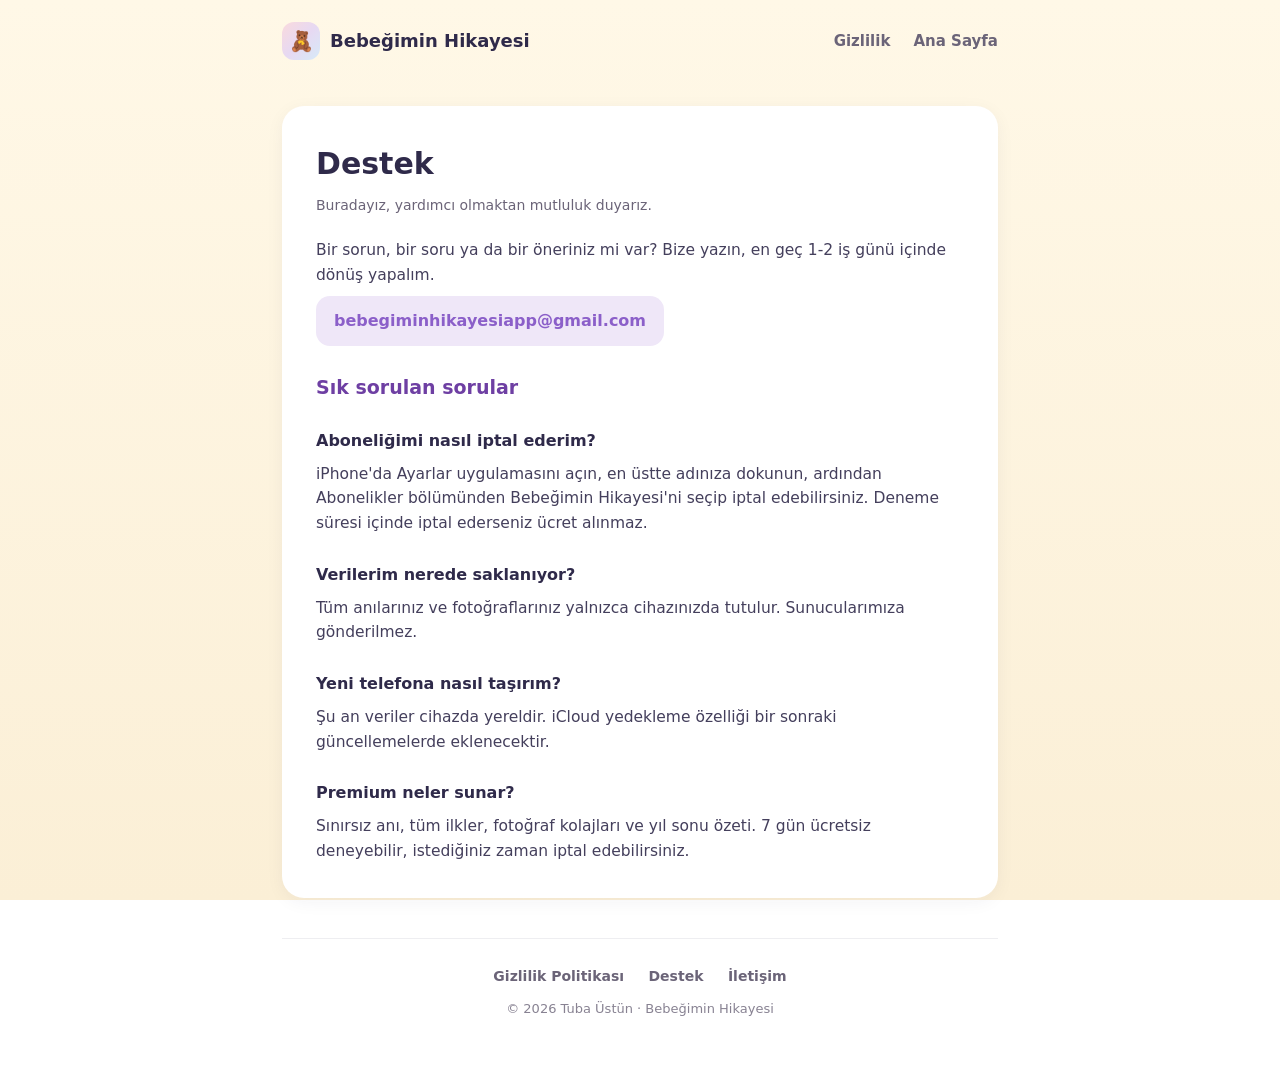
==== destek.html @ b41f14e8 "Bebeğimin Hikayesi tanıtım sitesi: ana sayfa, gizlilik, destek Co-Authored-By: Claude Opus 4.8 (1M c" ====
<!DOCTYPE html>
<html lang="tr">
<head>
  <meta charset="UTF-8" />
  <meta name="viewport" content="width=device-width, initial-scale=1.0" />
  <title>Destek · Bebeğimin Hikayesi</title>
  <link rel="stylesheet" href="styles.css" />
</head>
<body>
  <div class="wrap">
    <header>
      <nav class="nav">
        <a class="brand" href="/"><span class="logo">🧸</span> Bebeğimin Hikayesi</a>
        <div>
          <a class="link" href="/gizlilik">Gizlilik</a>
          <a class="link" href="/">Ana Sayfa</a>
        </div>
      </nav>
    </header>

    <div class="page">
      <h1>Destek</h1>
      <p class="updated">Buradayız, yardımcı olmaktan mutluluk duyarız.</p>

      <p>Bir sorun, bir soru ya da bir öneriniz mi var? Bize yazın, en geç 1-2 iş günü içinde dönüş yapalım.</p>
      <a class="mail-box" href="mailto:bebegiminhikayesiapp@gmail.com">bebegiminhikayesiapp@gmail.com</a>

      <h2>Sık sorulan sorular</h2>

      <h2 style="font-size:16px;color:var(--ink)">Aboneliğimi nasıl iptal ederim?</h2>
      <p>iPhone'da Ayarlar uygulamasını açın, en üstte adınıza dokunun, ardından Abonelikler bölümünden Bebeğimin Hikayesi'ni seçip iptal edebilirsiniz. Deneme süresi içinde iptal ederseniz ücret alınmaz.</p>

      <h2 style="font-size:16px;color:var(--ink)">Verilerim nerede saklanıyor?</h2>
      <p>Tüm anılarınız ve fotoğraflarınız yalnızca cihazınızda tutulur. Sunucularımıza gönderilmez.</p>

      <h2 style="font-size:16px;color:var(--ink)">Yeni telefona nasıl taşırım?</h2>
      <p>Şu an veriler cihazda yereldir. iCloud yedekleme özelliği bir sonraki güncellemelerde eklenecektir.</p>

      <h2 style="font-size:16px;color:var(--ink)">Premium neler sunar?</h2>
      <p>Sınırsız anı, tüm ilkler, fotoğraf kolajları ve yıl sonu özeti. 7 gün ücretsiz deneyebilir, istediğiniz zaman iptal edebilirsiniz.</p>
    </div>

    <footer>
      <a href="/gizlilik">Gizlilik Politikası</a>
      <a href="/destek">Destek</a>
      <a href="mailto:bebegiminhikayesiapp@gmail.com">İletişim</a>
      <div class="copy">© 2026 Tuba Üstün · Bebeğimin Hikayesi</div>
    </footer>
  </div>
</body>
</html>
---- styles.css ----
:root {
  --cream: #FFF8E7;
  --cream-deep: #FBEFD6;
  --card: #FFFFFF;
  --ink: #2F2A4A;
  --secondary: #6B6478;
  --primary: #8B5FC9;
  --primary-deep: #6E3FA3;
  --pink: #F2669C;
  --gold: #E3A33C;
  --lavender: #EFE7F8;
  --hairline: rgba(47,42,74,0.08);
}

* { box-sizing: border-box; margin: 0; padding: 0; }

body {
  font-family: ui-rounded, "SF Pro Rounded", -apple-system, BlinkMacSystemFont, "Segoe UI", system-ui, sans-serif;
  color: var(--ink);
  background: linear-gradient(180deg, var(--cream) 0%, var(--cream-deep) 100%);
  background-attachment: fixed;
  line-height: 1.6;
  -webkit-font-smoothing: antialiased;
}

.wrap { max-width: 760px; margin: 0 auto; padding: 0 22px; }

/* Header / nav */
header {
  padding: 22px 0;
}
.nav {
  display: flex; align-items: center; justify-content: space-between;
}
.brand {
  display: flex; align-items: center; gap: 10px;
  font-weight: 800; font-size: 18px; color: var(--ink); text-decoration: none;
}
.brand .logo {
  width: 38px; height: 38px; border-radius: 12px;
  background: linear-gradient(135deg, #FADADD, #E7D9F2, #D6EAF8);
  display: grid; place-items: center; font-size: 20px;
}
.nav a.link { color: var(--secondary); text-decoration: none; font-weight: 600; font-size: 15px; margin-left: 18px; }
.nav a.link:hover { color: var(--primary); }

/* Hero */
.hero {
  text-align: center;
  padding: 54px 0 40px;
}
.hero .badge {
  display: inline-block; font-size: 13px; font-weight: 700; color: var(--primary-deep);
  background: var(--lavender); padding: 7px 14px; border-radius: 999px; margin-bottom: 22px;
}
.hero h1 { font-size: 40px; font-weight: 800; letter-spacing: -0.5px; line-height: 1.15; }
.hero p.tag { font-size: 18px; color: var(--secondary); margin-top: 14px; }
.hero .heart { color: var(--pink); }

/* Feature cards */
.features {
  display: grid; grid-template-columns: 1fr 1fr; gap: 14px; margin: 36px 0;
}
.feature {
  background: var(--card); border-radius: 18px; padding: 20px;
  box-shadow: 0 4px 18px rgba(47,42,74,0.05);
}
.feature .ic {
  width: 42px; height: 42px; border-radius: 12px; display: grid; place-items: center;
  font-size: 20px; margin-bottom: 12px;
}
.feature h3 { font-size: 16px; font-weight: 700; }
.feature p { font-size: 14px; color: var(--secondary); margin-top: 4px; }
.ic.pink { background: #FADADD; } .ic.lav { background: var(--lavender); }
.ic.blue { background: #D6EAF8; } .ic.gold { background: #FDEEC4; }

.cta { text-align: center; margin: 30px 0 10px; }
.cta .soon {
  display: inline-block; background: linear-gradient(135deg, var(--primary), var(--primary-deep));
  color: #fff; font-weight: 700; font-size: 16px; padding: 14px 26px; border-radius: 16px;
  box-shadow: 0 8px 22px rgba(139,95,201,0.35);
}

/* Content pages */
.page { background: var(--card); border-radius: 22px; padding: 34px; margin: 24px 0 40px;
  box-shadow: 0 4px 18px rgba(47,42,74,0.05); }
.page h1 { font-size: 30px; font-weight: 800; margin-bottom: 6px; }
.page .updated { color: var(--secondary); font-size: 14px; margin-bottom: 22px; }
.page h2 { font-size: 19px; font-weight: 700; margin: 26px 0 8px; color: var(--primary-deep); }
.page p, .page li { font-size: 15.5px; color: #443f5c; }
.page ul { margin: 8px 0 8px 20px; }
.page li { margin: 5px 0; }
.page a { color: var(--primary); font-weight: 600; }
.mail-box {
  display: inline-block; margin-top: 8px; background: var(--lavender); color: var(--primary-deep);
  font-weight: 700; padding: 12px 18px; border-radius: 14px; text-decoration: none; font-size: 16px;
}

/* Footer */
footer {
  border-top: 1px solid var(--hairline); padding: 26px 0 50px; text-align: center;
  color: var(--secondary); font-size: 14px;
}
footer a { color: var(--secondary); text-decoration: none; font-weight: 600; margin: 0 10px; }
footer a:hover { color: var(--primary); }
footer .copy { margin-top: 12px; font-size: 13px; opacity: 0.8; }

@media (max-width: 540px) {
  .features { grid-template-columns: 1fr; }
  .hero h1 { font-size: 32px; }
}
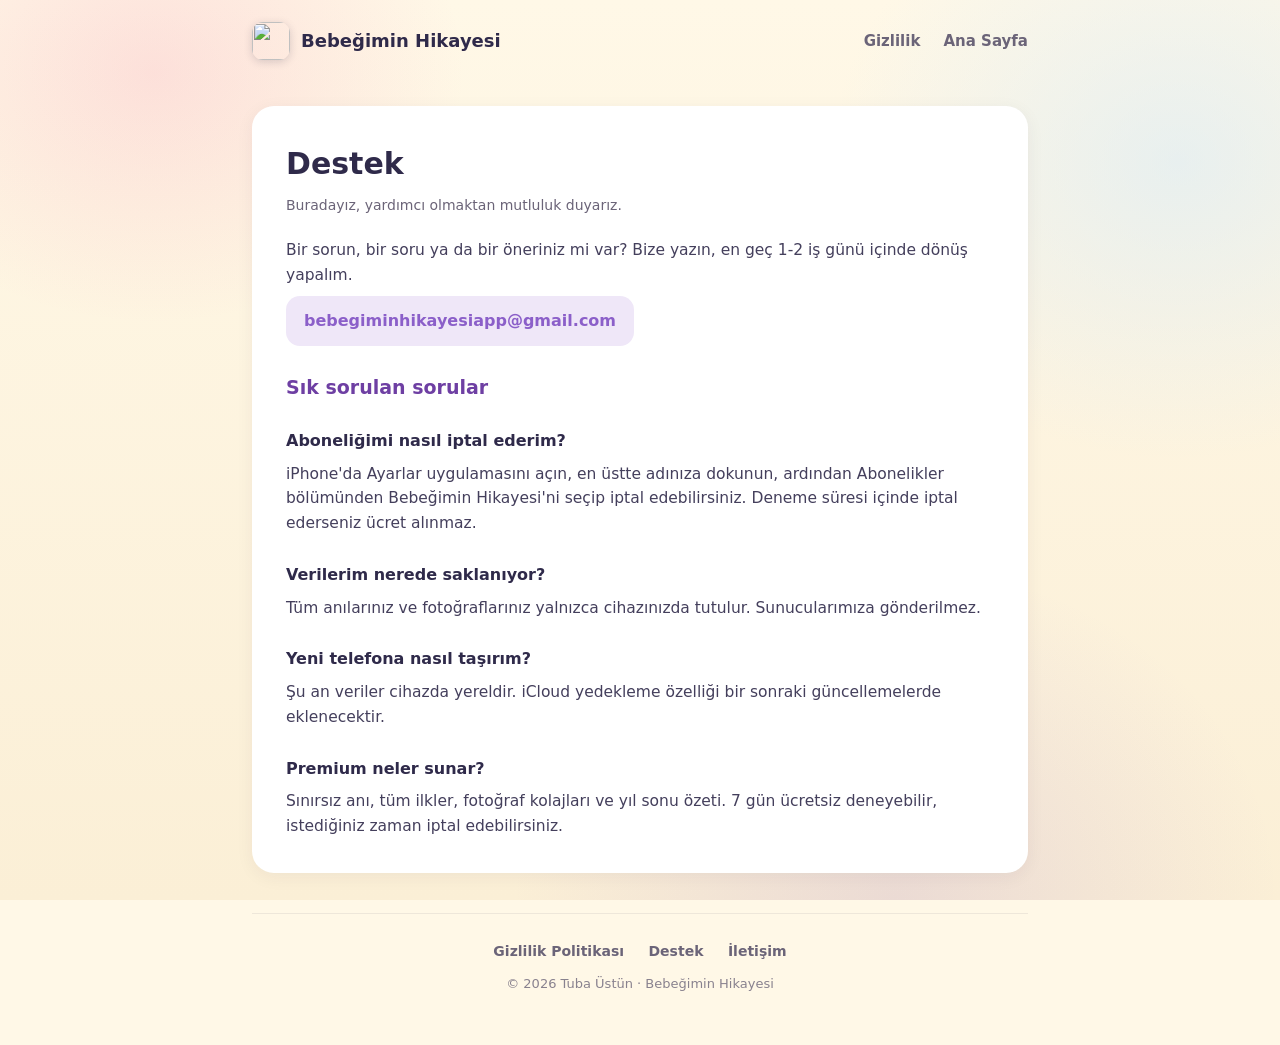
==== commit 93f0c889: "Landing yenileme: gerçek logo, telefon mockup, arka plan ışıkları, animasyon Co-Authored-By: Claude " ====
--- a/destek.html
+++ b/destek.html
@@ -10,7 +10,7 @@
   <div class="wrap">
     <header>
       <nav class="nav">
-        <a class="brand" href="/"><span class="logo">🧸</span> Bebeğimin Hikayesi</a>
+        <a class="brand" href="/"><img class="logo" src="logo.png" alt="" /> Bebeğimin Hikayesi</a>
         <div>
           <a class="link" href="/gizlilik">Gizlilik</a>
           <a class="link" href="/">Ana Sayfa</a>
--- a/styles.css
+++ b/styles.css
@@ -17,73 +17,71 @@
 body {
   font-family: ui-rounded, "SF Pro Rounded", -apple-system, BlinkMacSystemFont, "Segoe UI", system-ui, sans-serif;
   color: var(--ink);
-  background: linear-gradient(180deg, var(--cream) 0%, var(--cream-deep) 100%);
-  background-attachment: fixed;
+  background: var(--cream);
   line-height: 1.6;
   -webkit-font-smoothing: antialiased;
+  position: relative;
+  overflow-x: hidden;
+}
+/* Soft pastel light blobs in the background */
+body::before {
+  content: ""; position: fixed; inset: 0; z-index: -1; pointer-events: none;
+  background:
+    radial-gradient(520px 420px at 12% 8%, rgba(242,102,156,0.16), transparent 60%),
+    radial-gradient(560px 480px at 92% 18%, rgba(214,234,248,0.55), transparent 62%),
+    radial-gradient(640px 560px at 70% 100%, rgba(139,95,201,0.14), transparent 60%),
+    linear-gradient(180deg, var(--cream), var(--cream-deep));
 }
 
-.wrap { max-width: 760px; margin: 0 auto; padding: 0 22px; }
+.wrap { max-width: 820px; margin: 0 auto; padding: 0 22px; }
 
 /* Header / nav */
-header {
-  padding: 22px 0;
-}
-.nav {
-  display: flex; align-items: center; justify-content: space-between;
-}
-.brand {
-  display: flex; align-items: center; gap: 10px;
-  font-weight: 800; font-size: 18px; color: var(--ink); text-decoration: none;
-}
-.brand .logo {
-  width: 38px; height: 38px; border-radius: 12px;
-  background: linear-gradient(135deg, #FADADD, #E7D9F2, #D6EAF8);
-  display: grid; place-items: center; font-size: 20px;
-}
+header { padding: 22px 0; }
+.nav { display: flex; align-items: center; justify-content: space-between; }
+.brand { display: flex; align-items: center; gap: 11px; font-weight: 800; font-size: 18px; color: var(--ink); text-decoration: none; }
+.brand img.logo { width: 38px; height: 38px; border-radius: 11px; box-shadow: 0 2px 8px rgba(47,42,74,0.18); }
 .nav a.link { color: var(--secondary); text-decoration: none; font-weight: 600; font-size: 15px; margin-left: 18px; }
 .nav a.link:hover { color: var(--primary); }
 
-/* Hero */
+/* Hero: text + phone */
 .hero {
-  text-align: center;
-  padding: 54px 0 40px;
+  display: flex; align-items: center; justify-content: center; gap: 48px;
+  padding: 40px 0 30px; flex-wrap: wrap;
 }
-.hero .badge {
-  display: inline-block; font-size: 13px; font-weight: 700; color: var(--primary-deep);
-  background: var(--lavender); padding: 7px 14px; border-radius: 999px; margin-bottom: 22px;
-}
-.hero h1 { font-size: 40px; font-weight: 800; letter-spacing: -0.5px; line-height: 1.15; }
-.hero p.tag { font-size: 18px; color: var(--secondary); margin-top: 14px; }
+.hero-text { flex: 1 1 380px; max-width: 440px; animation: rise 0.7s ease both; }
+.hero .badge { display: inline-block; font-size: 13px; font-weight: 700; color: var(--primary-deep); background: var(--lavender); padding: 7px 14px; border-radius: 999px; margin-bottom: 20px; }
+.hero h1 { font-size: 42px; font-weight: 800; letter-spacing: -0.5px; line-height: 1.12; }
+.hero p.tag { font-size: 18px; color: var(--secondary); margin-top: 16px; }
 .hero .heart { color: var(--pink); }
 
+.soon {
+  display: inline-block; margin-top: 26px;
+  background: linear-gradient(135deg, var(--primary), var(--primary-deep));
+  color: #fff; font-weight: 700; font-size: 16px; padding: 14px 26px; border-radius: 16px;
+  box-shadow: 0 10px 24px rgba(139,95,201,0.36); text-decoration: none;
+  transition: transform 0.18s ease, box-shadow 0.18s ease;
+}
+.soon:hover { transform: translateY(-2px); box-shadow: 0 16px 30px rgba(139,95,201,0.42); }
+
+/* Phone mockup */
+.hero-phone { flex: 0 0 auto; animation: rise 0.7s ease 0.12s both; }
+.phone {
+  width: 248px; border: 11px solid #14121d; border-radius: 44px; overflow: hidden;
+  background: #14121d; box-shadow: 0 30px 60px rgba(47,42,74,0.28), 0 8px 20px rgba(47,42,74,0.18);
+}
+.phone img { width: 100%; display: block; border-radius: 33px; }
+
 /* Feature cards */
-.features {
-  display: grid; grid-template-columns: 1fr 1fr; gap: 14px; margin: 36px 0;
-}
-.feature {
-  background: var(--card); border-radius: 18px; padding: 20px;
-  box-shadow: 0 4px 18px rgba(47,42,74,0.05);
-}
-.feature .ic {
-  width: 42px; height: 42px; border-radius: 12px; display: grid; place-items: center;
-  font-size: 20px; margin-bottom: 12px;
-}
+.features { display: grid; grid-template-columns: 1fr 1fr; gap: 14px; margin: 40px 0 10px; }
+.feature { background: var(--card); border-radius: 18px; padding: 20px; box-shadow: 0 4px 18px rgba(47,42,74,0.06); animation: rise 0.6s ease both; }
+.feature .ic { width: 44px; height: 44px; border-radius: 13px; display: grid; place-items: center; font-size: 21px; margin-bottom: 12px; }
 .feature h3 { font-size: 16px; font-weight: 700; }
 .feature p { font-size: 14px; color: var(--secondary); margin-top: 4px; }
 .ic.pink { background: #FADADD; } .ic.lav { background: var(--lavender); }
 .ic.blue { background: #D6EAF8; } .ic.gold { background: #FDEEC4; }
 
-.cta { text-align: center; margin: 30px 0 10px; }
-.cta .soon {
-  display: inline-block; background: linear-gradient(135deg, var(--primary), var(--primary-deep));
-  color: #fff; font-weight: 700; font-size: 16px; padding: 14px 26px; border-radius: 16px;
-  box-shadow: 0 8px 22px rgba(139,95,201,0.35);
-}
-
 /* Content pages */
-.page { background: var(--card); border-radius: 22px; padding: 34px; margin: 24px 0 40px;
-  box-shadow: 0 4px 18px rgba(47,42,74,0.05); }
+.page { background: var(--card); border-radius: 22px; padding: 34px; margin: 24px 0 40px; box-shadow: 0 4px 18px rgba(47,42,74,0.06); }
 .page h1 { font-size: 30px; font-weight: 800; margin-bottom: 6px; }
 .page .updated { color: var(--secondary); font-size: 14px; margin-bottom: 22px; }
 .page h2 { font-size: 19px; font-weight: 700; margin: 26px 0 8px; color: var(--primary-deep); }
@@ -91,21 +89,19 @@
 .page ul { margin: 8px 0 8px 20px; }
 .page li { margin: 5px 0; }
 .page a { color: var(--primary); font-weight: 600; }
-.mail-box {
-  display: inline-block; margin-top: 8px; background: var(--lavender); color: var(--primary-deep);
-  font-weight: 700; padding: 12px 18px; border-radius: 14px; text-decoration: none; font-size: 16px;
-}
+.mail-box { display: inline-block; margin-top: 8px; background: var(--lavender); color: var(--primary-deep); font-weight: 700; padding: 12px 18px; border-radius: 14px; text-decoration: none; font-size: 16px; }
 
 /* Footer */
-footer {
-  border-top: 1px solid var(--hairline); padding: 26px 0 50px; text-align: center;
-  color: var(--secondary); font-size: 14px;
-}
+footer { border-top: 1px solid var(--hairline); padding: 26px 0 50px; text-align: center; color: var(--secondary); font-size: 14px; margin-top: 30px; }
 footer a { color: var(--secondary); text-decoration: none; font-weight: 600; margin: 0 10px; }
 footer a:hover { color: var(--primary); }
 footer .copy { margin-top: 12px; font-size: 13px; opacity: 0.8; }
 
-@media (max-width: 540px) {
+@keyframes rise { from { opacity: 0; transform: translateY(14px); } to { opacity: 1; transform: translateY(0); } }
+
+@media (max-width: 720px) {
+  .hero { gap: 30px; }
+  .hero-text { text-align: center; max-width: 100%; }
+  .hero h1 { font-size: 34px; }
   .features { grid-template-columns: 1fr; }
-  .hero h1 { font-size: 32px; }
 }
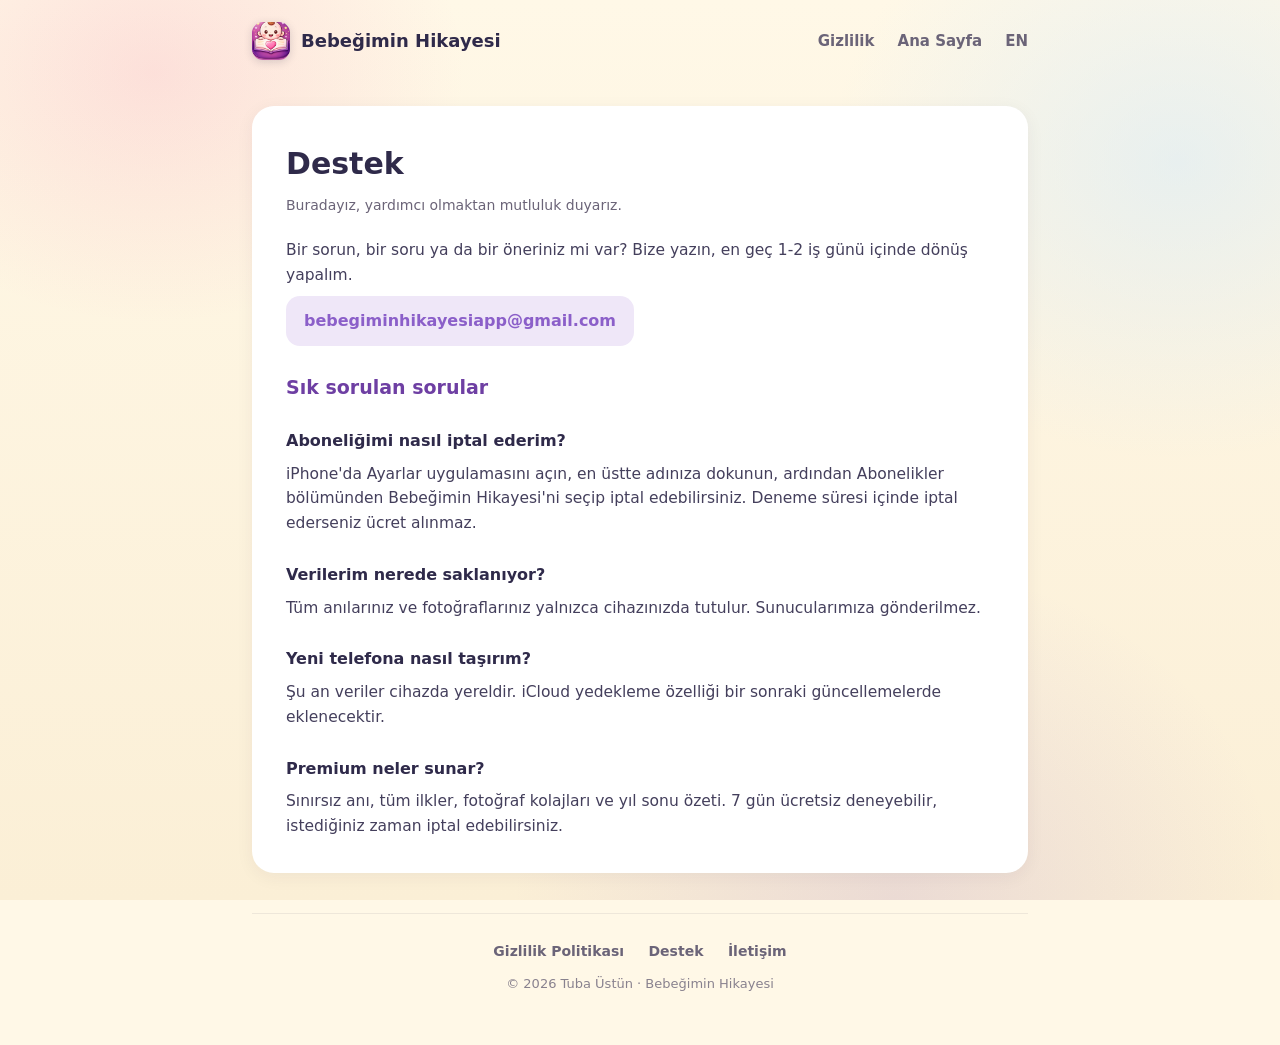
==== commit c46ef8d9: "Add English localization (privacy, support, home) + TR/EN language toggle - New English pages: priva" ====
--- a/destek.html
+++ b/destek.html
@@ -14,6 +14,7 @@
         <div>
           <a class="link" href="/gizlilik">Gizlilik</a>
           <a class="link" href="/">Ana Sayfa</a>
+          <a class="link" href="/support">EN</a>
         </div>
       </nav>
     </header>
--- a/styles.css
+++ b/styles.css
@@ -71,8 +71,20 @@
 }
 .phone img { width: 100%; display: block; border-radius: 33px; }
 
+/* Poetic firsts line under the hero headline */
+.firsts { font-size: 16px; color: var(--primary-deep); font-weight: 600; font-style: italic; margin-top: 14px; }
+
+/* Story paragraph */
+.story { max-width: 620px; margin: 6px auto 4px; text-align: center; animation: rise 0.6s ease both; }
+.story p { font-size: 17px; color: var(--secondary); }
+.story strong { color: var(--ink); font-weight: 700; }
+
+/* Closing call-to-action */
+.closing { text-align: center; margin: 36px 0 6px; }
+.closing p { font-size: 18px; font-weight: 700; color: var(--ink); margin-bottom: 16px; }
+
 /* Feature cards */
-.features { display: grid; grid-template-columns: 1fr 1fr; gap: 14px; margin: 40px 0 10px; }
+.features { display: grid; grid-template-columns: repeat(3, 1fr); gap: 14px; margin: 30px 0 10px; }
 .feature { background: var(--card); border-radius: 18px; padding: 20px; box-shadow: 0 4px 18px rgba(47,42,74,0.06); animation: rise 0.6s ease both; }
 .feature .ic { width: 44px; height: 44px; border-radius: 13px; display: grid; place-items: center; font-size: 21px; margin-bottom: 12px; }
 .feature h3 { font-size: 16px; font-weight: 700; }
